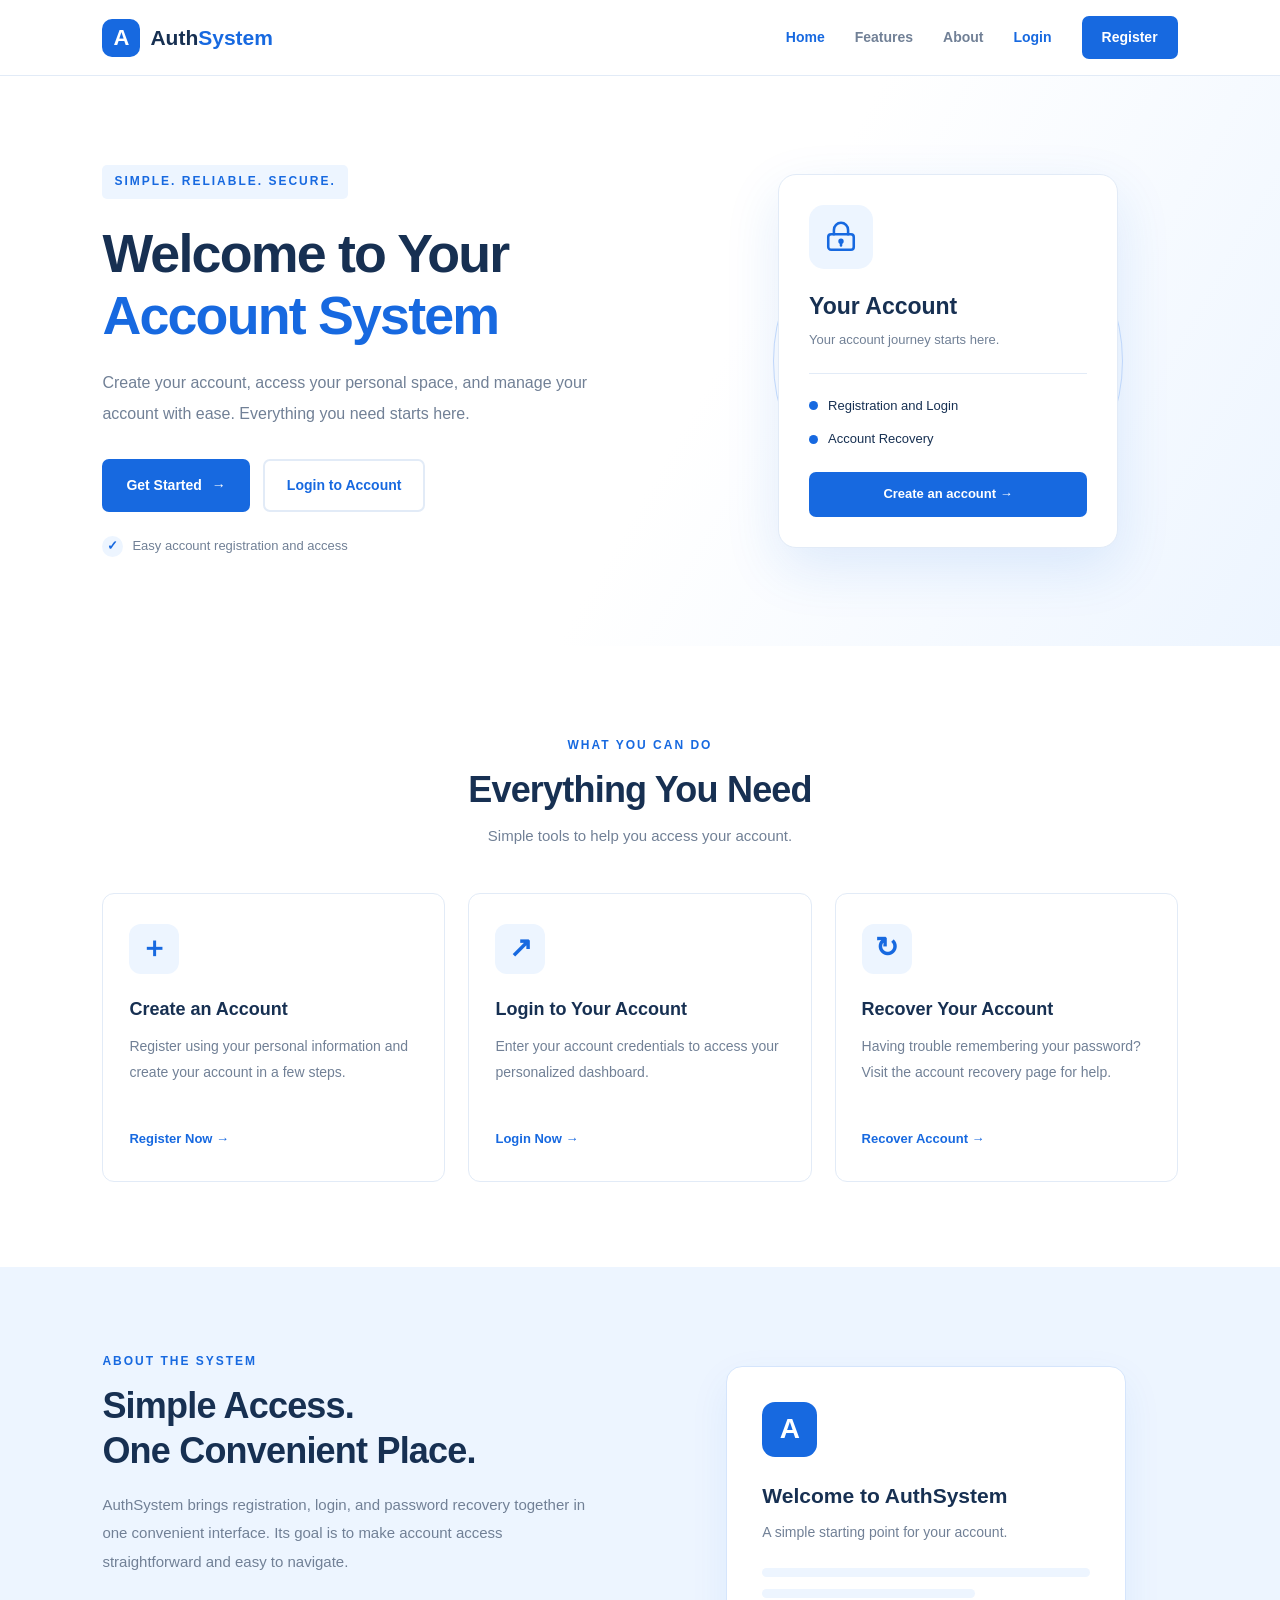
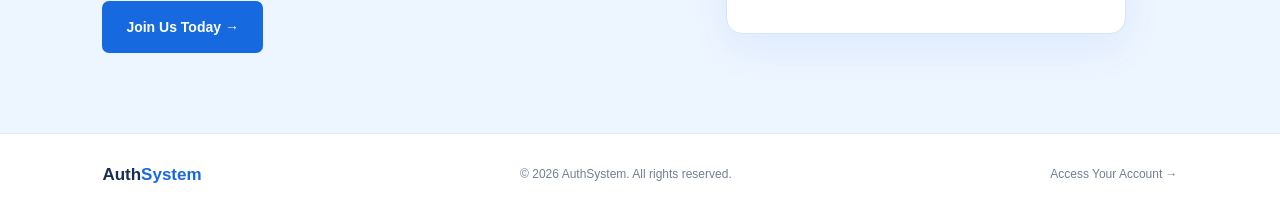
==== index.html @ ffff7c19 "Add files via upload" ====
<!DOCTYPE html>
<html lang="en">
<head>
    <meta charset="UTF-8">
    <meta name="viewport" content="width=device-width, initial-scale=1.0">
    <title>AuthSystem | Home</title>
    <link rel="stylesheet" href="index.css">
</head>
<body>

    <!-- Navigation Bar -->
    <header class="navbar">
        <a href="index.html" class="logo">
            <span class="logo-icon">A</span>
            <span>Auth<span class="logo-blue">System</span></span>
        </a>

        <button class="menu-toggle" id="menuToggle"
                aria-label="Open navigation menu"
                aria-expanded="false">
            ☰
        </button>

        <nav class="nav-links" id="navLinks">
            <a href="index.html" class="active">Home</a>
            <a href="#features">Features</a>
            <a href="#about">About</a>
            <a href="login.html" class="nav-login">Login</a>
            <a href="form.html" class="nav-register">Register</a>
        </nav>
    </header>

    <!-- Hero Section -->
    <main>
        <section class="hero">
            <div class="hero-content">
                <span class="hero-label">SIMPLE. RELIABLE. SECURE.</span>

                <h1>
                    Welcome to Your
                    <span>Account System</span>
                </h1>

                <p class="hero-description">
                    Create your account, access your personal space,
                    and manage your account with ease. Everything you
                    need starts here.
                </p>

                <div class="hero-buttons">
                    <a href="form.html" class="btn btn-primary">
                        Get Started <span>→</span>
                    </a>

                    <a href="login.html" class="btn btn-secondary">
                        Login to Account
                    </a>
                </div>

                <div class="hero-note">
                    <span class="check-icon">✓</span>
                    Easy account registration and access
                </div>
            </div>

            <!-- Welcome Illustration -->
            <div class="hero-visual">
                <div class="circle circle-one"></div>
                <div class="circle circle-two"></div>

                <div class="welcome-card">
                    <div class="welcome-icon">
                        <svg viewBox="0 0 24 24" fill="none"
                             stroke="currentColor" stroke-width="1.8"
                             stroke-linecap="round" stroke-linejoin="round">
                            <rect x="3" y="10" width="18" height="11"
                                  rx="2"/>
                            <path d="M7 10V7a5 5 0 0 1 10 0v3"/>
                            <circle cx="12" cy="15" r="1"/>
                            <path d="M12 16v2"/>
                        </svg>
                    </div>

                    <h2>Your Account</h2>
                    <p>Your account journey starts here.</p>

                    <div class="welcome-divider"></div>

                    <div class="welcome-row">
                        <span class="status-dot"></span>
                        <span>Registration and Login</span>
                    </div>

                    <div class="welcome-row">
                        <span class="status-dot"></span>
                        <span>Account Recovery</span>
                    </div>

                    <a href="form.html" class="card-link">
                        Create an account →
                    </a>
                </div>
            </div>
        </section>

        <!-- Features Section -->
        <section class="features-section" id="features">
            <div class="section-heading">
                <span class="section-label">WHAT YOU CAN DO</span>
                <h2>Everything You Need</h2>
                <p>Simple tools to help you access your account.</p>
            </div>

            <div class="features-grid">
                <article class="feature-card">
                    <div class="feature-icon">＋</div>
                    <h3>Create an Account</h3>
                    <p>
                        Register using your personal information
                        and create your account in a few steps.
                    </p>
                    <a href="form.html">Register Now →</a>
                </article>

                <article class="feature-card">
                    <div class="feature-icon">↗</div>
                    <h3>Login to Your Account</h3>
                    <p>
                        Enter your account credentials to access
                        your personalized dashboard.
                    </p>
                    <a href="login.html">Login Now →</a>
                </article>

                <article class="feature-card">
                    <div class="feature-icon">↻</div>
                    <h3>Recover Your Account</h3>
                    <p>
                        Having trouble remembering your password?
                        Visit the account recovery page for help.
                    </p>
                    <a href="forgot.html">Recover Account →</a>
                </article>
            </div>
        </section>

        <!-- About Section -->
        <section class="about-section" id="about">
            <div class="about-content">
                <span class="section-label">ABOUT THE SYSTEM</span>
                <h2>Simple Access.<br>One Convenient Place.</h2>
                <p>
                    AuthSystem brings registration, login, and
                    password recovery together in one convenient
                    interface. Its goal is to make account access
                    straightforward and easy to navigate.
                </p>
                <a href="form.html" class="btn btn-primary">
                    Join Us Today →
                </a>
            </div>

            <div class="about-panel">
                <div class="about-panel-icon">A</div>
                <h3>Welcome to AuthSystem</h3>
                <p>A simple starting point for your account.</p>
                <div class="panel-line"></div>
                <div class="panel-line short"></div>
            </div>
        </section>
    </main>

    <!-- Footer -->
    <footer class="footer">
        <a href="index.html" class="footer-logo">
            Auth<span>System</span>
        </a>

        <p>© <span id="currentYear"></span> AuthSystem.
            All rights reserved.</p>

        <a href="login.html">Access Your Account →</a>
    </footer>

    <script src="index.js"></script>
</body>
</html>
---- index.css ----
/* =========================
   GENERAL STYLES
========================= */

:root {
    --blue: #1769e0;
    --blue-dark: #1052b8;
    --blue-light: #edf5ff;
    --white: #ffffff;
    --text: #173052;
    --muted: #718096;
    --border: #e2ebf7;
}

* {
    margin: 0;
    padding: 0;
    box-sizing: border-box;
}

html {
    scroll-behavior: smooth;
    scroll-padding-top: 90px;
}

body {
    font-family: Arial, Helvetica, sans-serif;
    background: var(--white);
    color: var(--text);
    line-height: 1.6;
}

a {
    text-decoration: none;
    color: inherit;
}

button {
    font: inherit;
}

section {
    scroll-margin-top: 80px;
}

/* =========================
   NAVIGATION BAR
========================= */

.navbar {
    width: 100%;
    min-height: 76px;
    padding: 15px 8%;
    display: flex;
    justify-content: space-between;
    align-items: center;
    background: var(--white);
    border-bottom: 1px solid var(--border);
    position: sticky;
    top: 0;
    z-index: 100;
}

.logo {
    display: flex;
    align-items: center;
    gap: 10px;
    font-size: 21px;
    font-weight: 800;
    color: var(--text);
}

.logo-icon {
    width: 38px;
    height: 38px;
    display: grid;
    place-items: center;
    color: var(--white);
    background: var(--blue);
    border-radius: 10px;
    font-size: 22px;
}

.logo-blue,
.footer-logo span {
    color: var(--blue);
}

.nav-links {
    display: flex;
    align-items: center;
    gap: 30px;
}

.nav-links a {
    color: var(--muted);
    font-size: 14px;
    font-weight: 600;
    transition: color 0.2s;
}

.nav-links a:hover,
.nav-links a.active {
    color: var(--blue);
}

.nav-links .nav-login {
    color: var(--blue);
}

.nav-links .nav-register {
    padding: 10px 20px;
    background: var(--blue);
    color: var(--white);
    border-radius: 7px;
    transition: background 0.2s, transform 0.2s;
}

.nav-links .nav-register:hover {
    background: var(--blue-dark);
    color: var(--white);
    transform: translateY(-2px);
}

.menu-toggle {
    display: none;
    border: none;
    background: var(--blue-light);
    color: var(--blue);
    border-radius: 7px;
    padding: 7px 12px;
    font-size: 23px;
    cursor: pointer;
}

/* =========================
   HERO SECTION
========================= */

.hero {
    min-height: 570px;
    padding: 75px 8%;
    display: grid;
    grid-template-columns: 1.1fr 0.9fr;
    align-items: center;
    gap: 55px;
    overflow: hidden;
    background: linear-gradient(
        120deg,
        var(--white) 55%,
        var(--blue-light) 100%
    );
}

.hero-content {
    max-width: 600px;
}

.hero-label,
.section-label {
    display: inline-block;
    color: var(--blue);
    font-size: 12px;
    font-weight: 800;
    letter-spacing: 2px;
}

.hero-label {
    padding: 7px 12px;
    background: var(--blue-light);
    border-radius: 5px;
}

.hero h1 {
    margin-top: 23px;
    font-size: clamp(36px, 4.2vw, 55px);
    line-height: 1.16;
    letter-spacing: -1.8px;
    font-weight: 800;
}

.hero h1 span {
    display: block;
    color: var(--blue);
}

.hero-description {
    max-width: 490px;
    margin-top: 22px;
    color: var(--muted);
    font-size: 16px;
    line-height: 1.9;
}

.hero-buttons {
    display: flex;
    flex-wrap: wrap;
    gap: 13px;
    margin-top: 30px;
}

.btn {
    display: inline-flex;
    align-items: center;
    justify-content: center;
    gap: 10px;
    padding: 13px 22px;
    border: 2px solid transparent;
    border-radius: 7px;
    font-size: 14px;
    font-weight: 700;
    transition: 0.2s ease;
}

.btn-primary {
    color: var(--white);
    background: var(--blue);
}

.btn-primary:hover {
    background: var(--blue-dark);
    transform: translateY(-2px);
}

.btn-secondary {
    color: var(--blue);
    border-color: var(--border);
    background: var(--white);
}

.btn-secondary:hover {
    border-color: var(--blue);
    transform: translateY(-2px);
}

.hero-note {
    margin-top: 24px;
    display: flex;
    align-items: center;
    gap: 9px;
    color: var(--muted);
    font-size: 13px;
}

.check-icon {
    display: grid;
    place-items: center;
    width: 21px;
    height: 21px;
    border-radius: 50%;
    color: var(--blue);
    background: var(--blue-light);
    font-weight: 800;
}

/* =========================
   HERO WELCOME CARD
========================= */

.hero-visual {
    position: relative;
    display: grid;
    place-items: center;
    min-height: 390px;
}

.circle {
    position: absolute;
    border-radius: 50%;
    border: 1px solid #c9defd;
}

.circle-one {
    width: 350px;
    height: 350px;
}

.circle-two {
    width: 275px;
    height: 275px;
    background: #f7faff;
}

.welcome-card {
    position: relative;
    z-index: 1;
    width: min(100%, 340px);
    padding: 30px;
    background: var(--white);
    border: 1px solid var(--border);
    border-radius: 18px;
    box-shadow: 0 20px 55px rgba(23, 105, 224, 0.12);
}

.welcome-icon {
    width: 64px;
    height: 64px;
    display: grid;
    place-items: center;
    margin-bottom: 19px;
    border-radius: 15px;
    color: var(--blue);
    background: var(--blue-light);
}

.welcome-icon svg {
    width: 34px;
    height: 34px;
}

.welcome-card h2 {
    font-size: 23px;
    margin-bottom: 5px;
}

.welcome-card > p {
    font-size: 13px;
    color: var(--muted);
}

.welcome-divider {
    height: 1px;
    margin: 22px 0;
    background: var(--border);
}

.welcome-row {
    display: flex;
    align-items: center;
    gap: 10px;
    margin-bottom: 13px;
    color: var(--text);
    font-size: 13px;
}

.status-dot {
    width: 9px;
    height: 9px;
    flex-shrink: 0;
    background: var(--blue);
    border-radius: 50%;
}

.card-link {
    display: block;
    margin-top: 22px;
    padding: 12px;
    text-align: center;
    background: var(--blue);
    color: var(--white);
    border-radius: 7px;
    font-size: 13px;
    font-weight: 700;
    transition: background 0.2s;
}

.card-link:hover {
    background: var(--blue-dark);
}

/* =========================
   FEATURES SECTION
========================= */

.features-section {
    padding: 85px 8%;
    background: var(--white);
}

.section-heading {
    text-align: center;
    margin-bottom: 45px;
}

.section-heading h2,
.about-content h2 {
    margin-top: 10px;
    font-size: clamp(28px, 3vw, 36px);
    line-height: 1.25;
    letter-spacing: -0.8px;
}

.section-heading > p {
    margin-top: 12px;
    color: var(--muted);
    font-size: 15px;
}

.features-grid {
    display: grid;
    grid-template-columns: repeat(3, minmax(0, 1fr));
    gap: 23px;
}

.feature-card {
    padding: 30px 26px;
    border: 1px solid var(--border);
    border-radius: 12px;
    background: var(--white);
    transition: transform 0.25s, box-shadow 0.25s;
}

.feature-card:hover {
    transform: translateY(-6px);
    box-shadow: 0 15px 35px rgba(23, 105, 224, 0.09);
}

.feature-icon {
    width: 50px;
    height: 50px;
    display: grid;
    place-items: center;
    border-radius: 12px;
    background: var(--blue-light);
    color: var(--blue);
    font-size: 28px;
    font-weight: 600;
}

.feature-card h3 {
    margin-top: 21px;
    font-size: 18px;
}

.feature-card p {
    min-height: 78px;
    margin-top: 11px;
    color: var(--muted);
    font-size: 14px;
    line-height: 1.8;
}

.feature-card a {
    display: inline-block;
    margin-top: 17px;
    color: var(--blue);
    font-size: 13px;
    font-weight: 700;
}

.feature-card a:hover {
    color: var(--blue-dark);
}

/* =========================
   ABOUT SECTION
========================= */

.about-section {
    padding: 80px 8%;
    display: grid;
    grid-template-columns: 1fr 1fr;
    align-items: center;
    gap: 70px;
    background: var(--blue-light);
}

.about-content h2 {
    margin-bottom: 18px;
}

.about-content > p {
    max-width: 490px;
    margin-bottom: 25px;
    color: var(--muted);
    font-size: 15px;
    line-height: 1.9;
}

.about-panel {
    max-width: 400px;
    width: 100%;
    justify-self: center;
    padding: 35px;
    border: 1px solid #d5e5fc;
    border-radius: 16px;
    background: var(--white);
    box-shadow: 0 15px 40px rgba(23, 105, 224, 0.07);
}

.about-panel-icon {
    width: 55px;
    height: 55px;
    display: grid;
    place-items: center;
    margin-bottom: 22px;
    border-radius: 13px;
    background: var(--blue);
    color: var(--white);
    font-size: 28px;
    font-weight: 800;
}

.about-panel h3 {
    font-size: 21px;
}

.about-panel p {
    margin-top: 8px;
    color: var(--muted);
    font-size: 14px;
}

.panel-line {
    height: 9px;
    width: 100%;
    margin-top: 25px;
    background: var(--blue-light);
    border-radius: 10px;
}

.panel-line.short {
    width: 65%;
    margin-top: 12px;
}

/* =========================
   FOOTER
========================= */

.footer {
    padding: 27px 8%;
    display: flex;
    justify-content: space-between;
    align-items: center;
    flex-wrap: wrap;
    gap: 15px;
    background: var(--white);
    border-top: 1px solid var(--border);
}

.footer-logo {
    font-size: 17px;
    font-weight: 800;
}

.footer p,
.footer > a:last-child {
    color: var(--muted);
    font-size: 12px;
}

.footer > a:last-child:hover {
    color: var(--blue);
}

/* =========================
   TABLET AND MOBILE
========================= */

@media (max-width: 900px) {
    .navbar {
        padding: 14px 5%;
    }

    .nav-links {
        gap: 18px;
    }

    .hero {
        padding: 60px 5%;
        gap: 25px;
    }

    .hero h1 {
        font-size: 40px;
    }

    .features-section,
    .about-section {
        padding: 65px 5%;
    }

    .features-grid {
        gap: 15px;
    }

    .feature-card {
        padding: 24px 19px;
    }

    .about-section {
        gap: 35px;
    }
}

@media (max-width: 680px) {
    .navbar {
        min-height: 68px;
        padding: 12px 5%;
        flex-wrap: wrap;
    }

    .menu-toggle {
        display: block;
    }

    .nav-links {
        display: none;
        width: 100%;
        flex-direction: column;
        align-items: stretch;
        gap: 0;
        padding: 12px 0 5px;
    }

    .nav-links.open {
        display: flex;
    }

    .nav-links a {
        padding: 12px;
    }

    .nav-links .nav-register {
        text-align: center;
        margin-top: 5px;
    }

    .hero {
        grid-template-columns: 1fr;
        padding: 55px 6% 45px;
        text-align: center;
        gap: 30px;
    }

    .hero-content {
        margin: 0 auto;
    }

    .hero h1 {
        font-size: clamp(34px, 9vw, 44px);
        letter-spacing: -1px;
    }

    .hero-description {
        margin-left: auto;
        margin-right: auto;
        font-size: 14px;
    }

    .hero-buttons {
        justify-content: center;
    }

    .hero-note {
        justify-content: center;
    }

    .hero-visual {
        min-height: 370px;
    }

    .circle-one {
        width: 310px;
        height: 310px;
    }

    .circle-two {
        width: 250px;
        height: 250px;
    }

    .welcome-card {
        padding: 25px;
        text-align: left;
    }

    .features-section {
        padding: 60px 6%;
    }

    .section-heading {
        margin-bottom: 30px;
    }

    .features-grid {
        grid-template-columns: 1fr;
        gap: 16px;
    }

    .feature-card {
        padding: 25px;
    }

    .feature-card p {
        min-height: auto;
    }

    .about-section {
        grid-template-columns: 1fr;
        padding: 60px 6%;
        gap: 35px;
    }

    .about-content {
        text-align: center;
    }

    .about-content > p {
        margin-left: auto;
        margin-right: auto;
    }

    .footer {
        flex-direction: column;
        text-align: center;
        padding: 25px 6%;
        gap: 10px;
    }
}

@media (prefers-reduced-motion: reduce) {
    html {
        scroll-behavior: auto;
    }

    *,
    *::before,
    *::after {
        transition: none !important;
    }
}
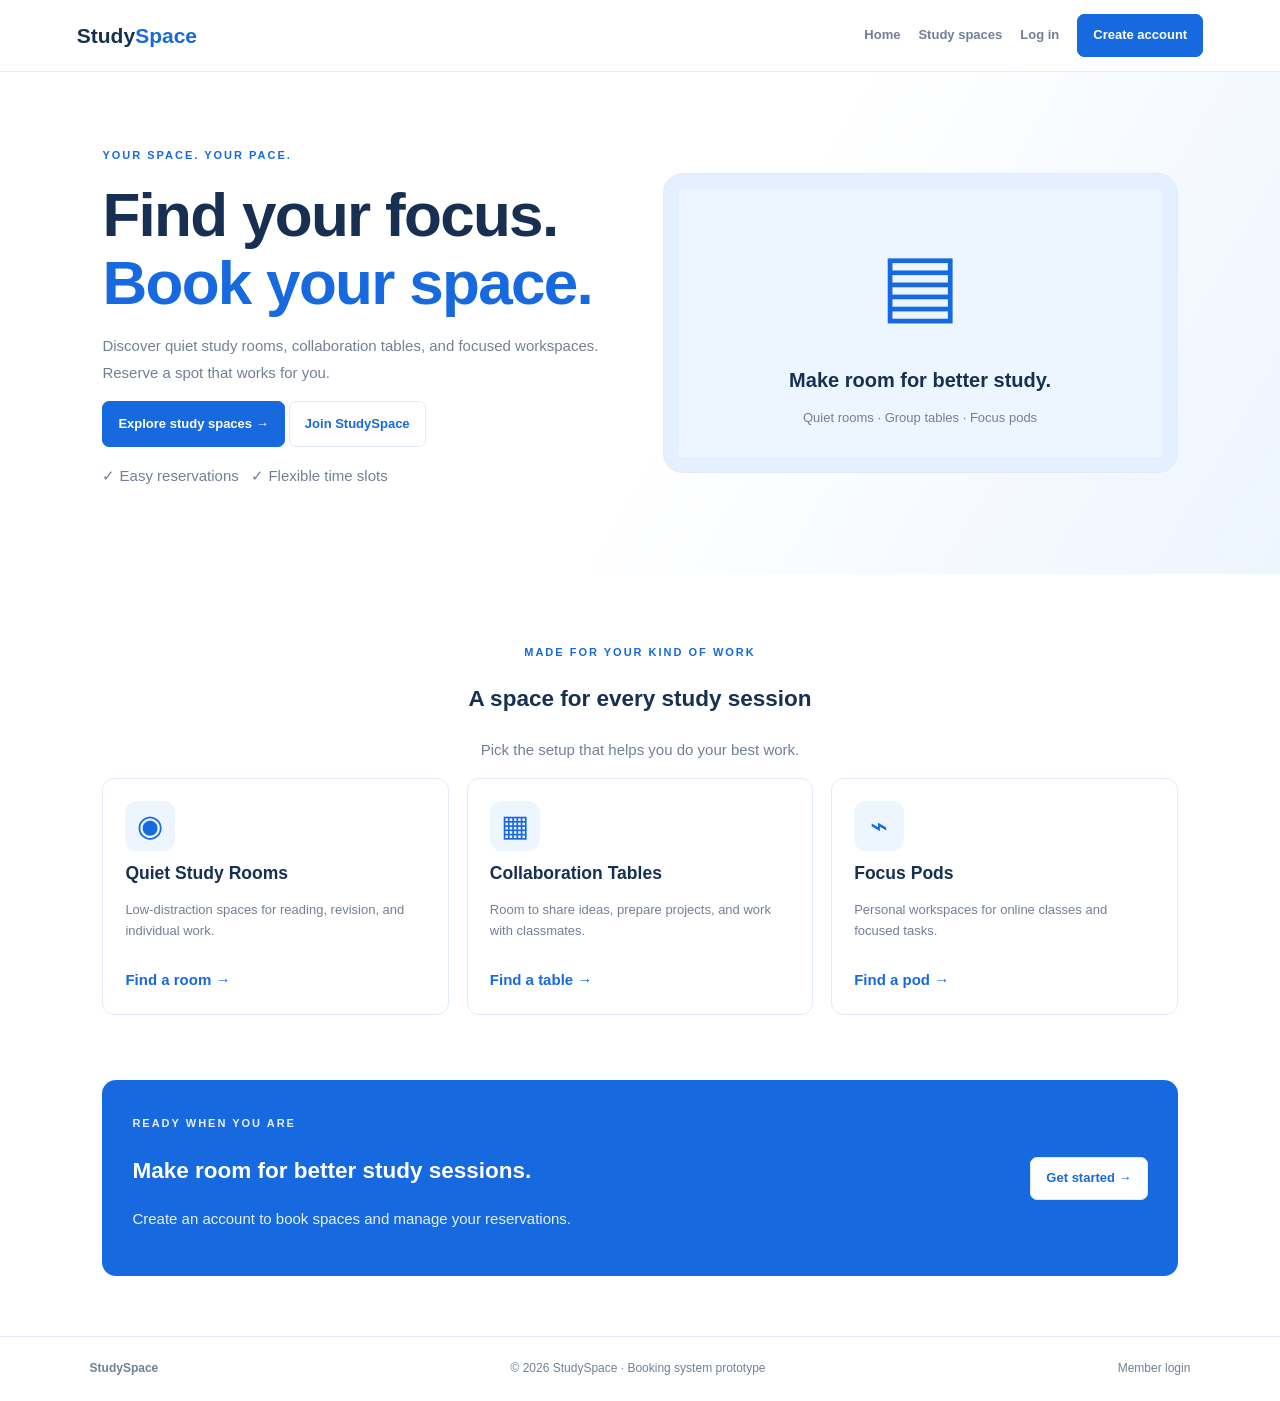
==== commit d2df30af: "Add files via upload" ====
--- a/index.html
+++ b/index.html
@@ -1,188 +1,44 @@
-
-<!DOCTYPE html>
-<html lang="en">
-<head>
-    <meta charset="UTF-8">
-    <meta name="viewport" content="width=device-width, initial-scale=1.0">
-    <title>AuthSystem | Home</title>
+<!doctype html>
+  <html lang="en">
+  <head><meta charset="utf-8">
+    <meta name="viewport" content="width=device-width,initial-scale=1">
+    <title>StudySpace | Book your focus</title>
+    <link rel="stylesheet" href="study.css">
     <link rel="stylesheet" href="index.css">
-</head>
-<body>
-
-    <!-- Navigation Bar -->
-    <header class="navbar">
-        <a href="index.html" class="logo">
-            <span class="logo-icon">A</span>
-            <span>Auth<span class="logo-blue">System</span></span>
-        </a>
-
-        <button class="menu-toggle" id="menuToggle"
-                aria-label="Open navigation menu"
-                aria-expanded="false">
-            ☰
-        </button>
-
-        <nav class="nav-links" id="navLinks">
-            <a href="index.html" class="active">Home</a>
-            <a href="#features">Features</a>
-            <a href="#about">About</a>
-            <a href="login.html" class="nav-login">Login</a>
-            <a href="form.html" class="nav-register">Register</a>
-        </nav>
+  
+  </head>
+  <body>
+    <header class="top">
+      <a class="brand" href="index.html">Study<b>Space</b></a>
+      <button class="mobile btn" id="menu">☰</button>
+      <nav id="nav"><a href="index.html">Home</a>
+        <a href="#spaces">Study spaces</a><a href="login.html" id="loginLink">Log in</a>
+        <a class="btn primary" href="form.html" id="registerLink">Create account</a></nav>
+      
     </header>
-
-    <!-- Hero Section -->
+    
     <main>
-        <section class="hero">
-            <div class="hero-content">
-                <span class="hero-label">SIMPLE. RELIABLE. SECURE.</span>
-
-                <h1>
-                    Welcome to Your
-                    <span>Account System</span>
-                </h1>
-
-                <p class="hero-description">
-                    Create your account, access your personal space,
-                    and manage your account with ease. Everything you
-                    need starts here.
-                </p>
-
-                <div class="hero-buttons">
-                    <a href="form.html" class="btn btn-primary">
-                        Get Started <span>→</span>
-                    </a>
-
-                    <a href="login.html" class="btn btn-secondary">
-                        Login to Account
-                    </a>
-                </div>
-
-                <div class="hero-note">
-                    <span class="check-icon">✓</span>
-                    Easy account registration and access
-                </div>
-            </div>
-
-            <!-- Welcome Illustration -->
-            <div class="hero-visual">
-                <div class="circle circle-one"></div>
-                <div class="circle circle-two"></div>
-
-                <div class="welcome-card">
-                    <div class="welcome-icon">
-                        <svg viewBox="0 0 24 24" fill="none"
-                             stroke="currentColor" stroke-width="1.8"
-                             stroke-linecap="round" stroke-linejoin="round">
-                            <rect x="3" y="10" width="18" height="11"
-                                  rx="2"/>
-                            <path d="M7 10V7a5 5 0 0 1 10 0v3"/>
-                            <circle cx="12" cy="15" r="1"/>
-                            <path d="M12 16v2"/>
-                        </svg>
-                    </div>
-
-                    <h2>Your Account</h2>
-                    <p>Your account journey starts here.</p>
-
-                    <div class="welcome-divider"></div>
-
-                    <div class="welcome-row">
-                        <span class="status-dot"></span>
-                        <span>Registration and Login</span>
-                    </div>
-
-                    <div class="welcome-row">
-                        <span class="status-dot"></span>
-                        <span>Account Recovery</span>
-                    </div>
-
-                    <a href="form.html" class="card-link">
-                        Create an account →
-                    </a>
-                </div>
-            </div>
-        </section>
-
-        <!-- Features Section -->
-        <section class="features-section" id="features">
-            <div class="section-heading">
-                <span class="section-label">WHAT YOU CAN DO</span>
-                <h2>Everything You Need</h2>
-                <p>Simple tools to help you access your account.</p>
-            </div>
-
-            <div class="features-grid">
-                <article class="feature-card">
-                    <div class="feature-icon">＋</div>
-                    <h3>Create an Account</h3>
-                    <p>
-                        Register using your personal information
-                        and create your account in a few steps.
-                    </p>
-                    <a href="form.html">Register Now →</a>
-                </article>
-
-                <article class="feature-card">
-                    <div class="feature-icon">↗</div>
-                    <h3>Login to Your Account</h3>
-                    <p>
-                        Enter your account credentials to access
-                        your personalized dashboard.
-                    </p>
-                    <a href="login.html">Login Now →</a>
-                </article>
-
-                <article class="feature-card">
-                    <div class="feature-icon">↻</div>
-                    <h3>Recover Your Account</h3>
-                    <p>
-                        Having trouble remembering your password?
-                        Visit the account recovery page for help.
-                    </p>
-                    <a href="forgot.html">Recover Account →</a>
-                </article>
-            </div>
-        </section>
-
-        <!-- About Section -->
-        <section class="about-section" id="about">
-            <div class="about-content">
-                <span class="section-label">ABOUT THE SYSTEM</span>
-                <h2>Simple Access.<br>One Convenient Place.</h2>
-                <p>
-                    AuthSystem brings registration, login, and
-                    password recovery together in one convenient
-                    interface. Its goal is to make account access
-                    straightforward and easy to navigate.
-                </p>
-                <a href="form.html" class="btn btn-primary">
-                    Join Us Today →
-                </a>
-            </div>
-
-            <div class="about-panel">
-                <div class="about-panel-icon">A</div>
-                <h3>Welcome to AuthSystem</h3>
-                <p>A simple starting point for your account.</p>
-                <div class="panel-line"></div>
-                <div class="panel-line short"></div>
-            </div>
-        </section>
-    </main>
-
-    <!-- Footer -->
-    <footer class="footer">
-        <a href="index.html" class="footer-logo">
-            Auth<span>System</span>
-        </a>
-
-        <p>© <span id="currentYear"></span> AuthSystem.
-            All rights reserved.</p>
-
-        <a href="login.html">Access Your Account →</a>
-    </footer>
-
-    <script src="index.js"></script>
-</body>
-</html>
+      <section class="hero"><div><span class="eyebrow">YOUR SPACE. YOUR PACE.</span>
+        <h1>Find your focus.<br><span class="blue">Book your space.</span></h1>
+        <p>Discover quiet study rooms, collaboration tables, and focused workspaces. Reserve a spot that works for you.</p><p>
+          <a class="btn primary" id="explore" href="login.html">Explore study spaces →</a> <a class="btn" href="form.html">Join StudySpace</a></p>
+        <p>✓ Easy reservations &nbsp; ✓ Flexible time slots</p></div>
+        <div class="hero-art">▤<div style="font-size:20px;font-weight:bold;color:#173052">Make room for better study.</div>
+          <div style="font-size:13px;color:#718096">Quiet rooms · Group tables · Focus pods</div></div></section>
+      <section class="section" id="spaces"><div class="center"><span class="eyebrow">MADE FOR YOUR KIND OF WORK</span>
+        <h2>A space for every study session</h2><p class="muted">Pick the setup that helps you do your best work.</p></div>
+        <div class="cards"><article class="card"><div class="symbol">◉</div>
+          <h3>Quiet Study Rooms</h3><p>Low-distraction spaces for reading, revision, and individual work.</p>
+          <a class="blue protected" href="login.html">Find a room →</a></article><article class="card"><div class="symbol">▦</div>
+            <h3>Collaboration Tables</h3><p>Room to share ideas, prepare projects, and work with classmates.</p>
+            <a class="blue protected" href="login.html">Find a table →</a></article>
+          <article class="card"><div class="symbol">⌁</div>
+            <h3>Focus Pods</h3><p>Personal workspaces for online classes and focused tasks.</p>
+            <a class="blue protected" href="login.html">Find a pod →</a></article></div></section>
+      <section class="cta"><div><span class="eyebrow" style="color:#e7f0ff">READY WHEN YOU ARE</span>
+        <h2>Make room for better study sessions.</h2><p>Create an account to book spaces and manage your reservations.</p></div>
+        <a class="btn white" href="form.html">Get started →</a></section></main>
+    <footer class="foot"><b>StudySpace</b><span>© <span id="year"></span> StudySpace · Booking system prototype</span><a href="login.html">Member login</a></footer>
+    
+    <script src="index.js"></script></body>
+  </html>
--- a/study.css
+++ b/study.css
@@ -0,0 +1 @@
+:root{--b:#1769e0;--bd:#1052b8;--p:#edf5ff;--t:#173052;--m:#718096;--line:#e1eaf7}*{box-sizing:border-box}body{margin:0;font:15px Arial,sans-serif;color:var(--t);line-height:1.6}a{text-decoration:none;color:inherit}button,input,select{font:inherit}.top{padding:14px 6%;border-bottom:1px solid var(--line);display:flex;justify-content:space-between;align-items:center;gap:18px;position:sticky;top:0;background:#fff;z-index:5}.brand{font-size:21px;font-weight:800}.brand b{color:var(--b)}nav{display:flex;align-items:center;gap:18px}nav a{font-size:13px;font-weight:bold;color:var(--m)}nav a:hover{color:var(--b)}.btn{display:inline-block;border:1px solid var(--line);border-radius:7px;padding:10px 15px;background:#fff;color:var(--b);font-weight:bold;font-size:13px;cursor:pointer}.primary{background:var(--b);color:#fff;border-color:var(--b)}.primary:hover{background:var(--bd)}.wrap{max-width:1150px;margin:auto;padding:34px 24px 60px}.eyebrow{color:var(--b);font-size:11px;letter-spacing:2px;font-weight:bold}.hero{display:grid;grid-template-columns:1fr 1fr;gap:45px;align-items:center;padding:70px 8%;background:linear-gradient(120deg,#fff 55%,var(--p))}.hero h1{font-size:clamp(40px,5vw,62px);line-height:1.1;margin:15px 0}.blue{color:var(--b)}.hero p,.muted{color:var(--m);line-height:1.8}.hero-art{border-radius:20px;background:var(--p);padding:40px;text-align:center;color:var(--b);font-size:85px;border:1px solid var(--line)}.section{padding:65px 8%}.center{text-align:center}.cards{display:grid;grid-template-columns:repeat(3,minmax(0,1fr));gap:18px}.card,.panel,.stat{border:1px solid var(--line);border-radius:12px;background:white;padding:22px}.card h3{margin:8px 0}.card p{font-size:13px;color:var(--m);min-height:55px}.symbol{font-size:30px;color:var(--b);background:var(--p);display:grid;place-items:center;width:50px;height:50px;border-radius:12px}.cta{background:var(--b);color:#fff;margin:0 8% 60px;padding:30px;border-radius:14px;display:flex;justify-content:space-between;align-items:center;gap:20px}.cta p{color:#e7f0ff}.white{background:white;color:var(--b)}.foot{border-top:1px solid var(--line);padding:22px 7%;display:flex;justify-content:space-between;gap:15px;color:var(--m);font-size:12px}.pagehead{display:flex;justify-content:space-between;align-items:start;gap:18px;margin-bottom:24px}.pagehead h1{font-size:32px;line-height:1.2;margin:5px 0}.grid{display:grid;gap:18px}.stats{grid-template-columns:repeat(3,minmax(0,1fr));margin-bottom:22px}.stat{background:linear-gradient(135deg,#fff,#f4f8ff)}.stat span{font-size:12px;color:var(--m)}.stat strong{display:block;font-size:28px;color:var(--b)}.spaces{grid-template-columns:repeat(3,minmax(0,1fr))}.space{padding:0;overflow:hidden;display:flex;flex-direction:column}.space-icon{height:115px;background:var(--p);display:grid;place-items:center;color:var(--b);font-size:45px}.space-inner{padding:18px;display:flex;flex-direction:column;flex:1}.space-inner p{flex:1}.space-meta{font-size:12px;display:flex;justify-content:space-between;gap:8px;margin:8px 0 14px}.fieldgrid{display:grid;grid-template-columns:repeat(2,minmax(0,1fr));gap:14px}.field{display:grid;gap:5px}.field label{font-size:12px;font-weight:bold}.field input,.field select{width:100%;padding:11px;border:1px solid #d6e2f2;border-radius:7px;background:white;color:var(--t)}.actions{display:flex;gap:10px;flex-wrap:wrap;margin-top:17px}.notice{padding:12px;background:var(--p);color:#174f9d;border-radius:8px;font-size:13px;margin:14px 0}.notice.error{background:#fff0f0;color:#a22}.tablewrap{overflow:auto}table{width:100%;border-collapse:collapse;min-width:600px}th,td{text-align:left;padding:12px;border-bottom:1px solid var(--line);font-size:12px}th{background:#f7faff;color:var(--m)}.badge{display:inline-block;padding:4px 9px;background:var(--p);color:var(--b);border-radius:20px;font-size:11px;font-weight:bold}.empty{text-align:center;padding:28px;color:var(--m);border:1px dashed #cddcf0;border-radius:10px}.empty b{display:block;color:var(--t)}.toolbar{display:flex;gap:10px;flex-wrap:wrap;margin-bottom:18px}.toolbar input,.toolbar select{padding:10px;border:1px solid var(--line);border-radius:7px}.mobile{display:none}@media(max-width:780px){.hero{grid-template-columns:1fr;text-align:center;padding:50px 6%}.cards,.spaces{grid-template-columns:repeat(2,minmax(0,1fr))}.hero-art{font-size:65px}.section{padding:50px 6%}.cta{margin:0 6% 45px}.top{padding:12px 5%}nav{gap:10px}}@media(max-width:580px){.top{flex-wrap:wrap}.mobile{display:block}.top nav{display:none;width:100%;flex-direction:column;align-items:stretch}.top nav.open{display:flex}.top nav a{padding:8px}.cards,.spaces,.stats,.fieldgrid{grid-template-columns:1fr}.pagehead,.cta,.foot{flex-direction:column}.pagehead h1{font-size:27px}.hero h1{font-size:42px}.wrap{padding:26px 5%}.hero-art{padding:25px}.cta{padding:25px}}
--- a/index.css
+++ b/index.css
@@ -1,726 +1 @@
-
-/* =========================
-   GENERAL STYLES
-========================= */
-
-:root {
-    --blue: #1769e0;
-    --blue-dark: #1052b8;
-    --blue-light: #edf5ff;
-    --white: #ffffff;
-    --text: #173052;
-    --muted: #718096;
-    --border: #e2ebf7;
-}
-
-* {
-    margin: 0;
-    padding: 0;
-    box-sizing: border-box;
-}
-
-html {
-    scroll-behavior: smooth;
-    scroll-padding-top: 90px;
-}
-
-body {
-    font-family: Arial, Helvetica, sans-serif;
-    background: var(--white);
-    color: var(--text);
-    line-height: 1.6;
-}
-
-a {
-    text-decoration: none;
-    color: inherit;
-}
-
-button {
-    font: inherit;
-}
-
-section {
-    scroll-margin-top: 80px;
-}
-
-/* =========================
-   NAVIGATION BAR
-========================= */
-
-.navbar {
-    width: 100%;
-    min-height: 76px;
-    padding: 15px 8%;
-    display: flex;
-    justify-content: space-between;
-    align-items: center;
-    background: var(--white);
-    border-bottom: 1px solid var(--border);
-    position: sticky;
-    top: 0;
-    z-index: 100;
-}
-
-.logo {
-    display: flex;
-    align-items: center;
-    gap: 10px;
-    font-size: 21px;
-    font-weight: 800;
-    color: var(--text);
-}
-
-.logo-icon {
-    width: 38px;
-    height: 38px;
-    display: grid;
-    place-items: center;
-    color: var(--white);
-    background: var(--blue);
-    border-radius: 10px;
-    font-size: 22px;
-}
-
-.logo-blue,
-.footer-logo span {
-    color: var(--blue);
-}
-
-.nav-links {
-    display: flex;
-    align-items: center;
-    gap: 30px;
-}
-
-.nav-links a {
-    color: var(--muted);
-    font-size: 14px;
-    font-weight: 600;
-    transition: color 0.2s;
-}
-
-.nav-links a:hover,
-.nav-links a.active {
-    color: var(--blue);
-}
-
-.nav-links .nav-login {
-    color: var(--blue);
-}
-
-.nav-links .nav-register {
-    padding: 10px 20px;
-    background: var(--blue);
-    color: var(--white);
-    border-radius: 7px;
-    transition: background 0.2s, transform 0.2s;
-}
-
-.nav-links .nav-register:hover {
-    background: var(--blue-dark);
-    color: var(--white);
-    transform: translateY(-2px);
-}
-
-.menu-toggle {
-    display: none;
-    border: none;
-    background: var(--blue-light);
-    color: var(--blue);
-    border-radius: 7px;
-    padding: 7px 12px;
-    font-size: 23px;
-    cursor: pointer;
-}
-
-/* =========================
-   HERO SECTION
-========================= */
-
-.hero {
-    min-height: 570px;
-    padding: 75px 8%;
-    display: grid;
-    grid-template-columns: 1.1fr 0.9fr;
-    align-items: center;
-    gap: 55px;
-    overflow: hidden;
-    background: linear-gradient(
-        120deg,
-        var(--white) 55%,
-        var(--blue-light) 100%
-    );
-}
-
-.hero-content {
-    max-width: 600px;
-}
-
-.hero-label,
-.section-label {
-    display: inline-block;
-    color: var(--blue);
-    font-size: 12px;
-    font-weight: 800;
-    letter-spacing: 2px;
-}
-
-.hero-label {
-    padding: 7px 12px;
-    background: var(--blue-light);
-    border-radius: 5px;
-}
-
-.hero h1 {
-    margin-top: 23px;
-    font-size: clamp(36px, 4.2vw, 55px);
-    line-height: 1.16;
-    letter-spacing: -1.8px;
-    font-weight: 800;
-}
-
-.hero h1 span {
-    display: block;
-    color: var(--blue);
-}
-
-.hero-description {
-    max-width: 490px;
-    margin-top: 22px;
-    color: var(--muted);
-    font-size: 16px;
-    line-height: 1.9;
-}
-
-.hero-buttons {
-    display: flex;
-    flex-wrap: wrap;
-    gap: 13px;
-    margin-top: 30px;
-}
-
-.btn {
-    display: inline-flex;
-    align-items: center;
-    justify-content: center;
-    gap: 10px;
-    padding: 13px 22px;
-    border: 2px solid transparent;
-    border-radius: 7px;
-    font-size: 14px;
-    font-weight: 700;
-    transition: 0.2s ease;
-}
-
-.btn-primary {
-    color: var(--white);
-    background: var(--blue);
-}
-
-.btn-primary:hover {
-    background: var(--blue-dark);
-    transform: translateY(-2px);
-}
-
-.btn-secondary {
-    color: var(--blue);
-    border-color: var(--border);
-    background: var(--white);
-}
-
-.btn-secondary:hover {
-    border-color: var(--blue);
-    transform: translateY(-2px);
-}
-
-.hero-note {
-    margin-top: 24px;
-    display: flex;
-    align-items: center;
-    gap: 9px;
-    color: var(--muted);
-    font-size: 13px;
-}
-
-.check-icon {
-    display: grid;
-    place-items: center;
-    width: 21px;
-    height: 21px;
-    border-radius: 50%;
-    color: var(--blue);
-    background: var(--blue-light);
-    font-weight: 800;
-}
-
-/* =========================
-   HERO WELCOME CARD
-========================= */
-
-.hero-visual {
-    position: relative;
-    display: grid;
-    place-items: center;
-    min-height: 390px;
-}
-
-.circle {
-    position: absolute;
-    border-radius: 50%;
-    border: 1px solid #c9defd;
-}
-
-.circle-one {
-    width: 350px;
-    height: 350px;
-}
-
-.circle-two {
-    width: 275px;
-    height: 275px;
-    background: #f7faff;
-}
-
-.welcome-card {
-    position: relative;
-    z-index: 1;
-    width: min(100%, 340px);
-    padding: 30px;
-    background: var(--white);
-    border: 1px solid var(--border);
-    border-radius: 18px;
-    box-shadow: 0 20px 55px rgba(23, 105, 224, 0.12);
-}
-
-.welcome-icon {
-    width: 64px;
-    height: 64px;
-    display: grid;
-    place-items: center;
-    margin-bottom: 19px;
-    border-radius: 15px;
-    color: var(--blue);
-    background: var(--blue-light);
-}
-
-.welcome-icon svg {
-    width: 34px;
-    height: 34px;
-}
-
-.welcome-card h2 {
-    font-size: 23px;
-    margin-bottom: 5px;
-}
-
-.welcome-card > p {
-    font-size: 13px;
-    color: var(--muted);
-}
-
-.welcome-divider {
-    height: 1px;
-    margin: 22px 0;
-    background: var(--border);
-}
-
-.welcome-row {
-    display: flex;
-    align-items: center;
-    gap: 10px;
-    margin-bottom: 13px;
-    color: var(--text);
-    font-size: 13px;
-}
-
-.status-dot {
-    width: 9px;
-    height: 9px;
-    flex-shrink: 0;
-    background: var(--blue);
-    border-radius: 50%;
-}
-
-.card-link {
-    display: block;
-    margin-top: 22px;
-    padding: 12px;
-    text-align: center;
-    background: var(--blue);
-    color: var(--white);
-    border-radius: 7px;
-    font-size: 13px;
-    font-weight: 700;
-    transition: background 0.2s;
-}
-
-.card-link:hover {
-    background: var(--blue-dark);
-}
-
-/* =========================
-   FEATURES SECTION
-========================= */
-
-.features-section {
-    padding: 85px 8%;
-    background: var(--white);
-}
-
-.section-heading {
-    text-align: center;
-    margin-bottom: 45px;
-}
-
-.section-heading h2,
-.about-content h2 {
-    margin-top: 10px;
-    font-size: clamp(28px, 3vw, 36px);
-    line-height: 1.25;
-    letter-spacing: -0.8px;
-}
-
-.section-heading > p {
-    margin-top: 12px;
-    color: var(--muted);
-    font-size: 15px;
-}
-
-.features-grid {
-    display: grid;
-    grid-template-columns: repeat(3, minmax(0, 1fr));
-    gap: 23px;
-}
-
-.feature-card {
-    padding: 30px 26px;
-    border: 1px solid var(--border);
-    border-radius: 12px;
-    background: var(--white);
-    transition: transform 0.25s, box-shadow 0.25s;
-}
-
-.feature-card:hover {
-    transform: translateY(-6px);
-    box-shadow: 0 15px 35px rgba(23, 105, 224, 0.09);
-}
-
-.feature-icon {
-    width: 50px;
-    height: 50px;
-    display: grid;
-    place-items: center;
-    border-radius: 12px;
-    background: var(--blue-light);
-    color: var(--blue);
-    font-size: 28px;
-    font-weight: 600;
-}
-
-.feature-card h3 {
-    margin-top: 21px;
-    font-size: 18px;
-}
-
-.feature-card p {
-    min-height: 78px;
-    margin-top: 11px;
-    color: var(--muted);
-    font-size: 14px;
-    line-height: 1.8;
-}
-
-.feature-card a {
-    display: inline-block;
-    margin-top: 17px;
-    color: var(--blue);
-    font-size: 13px;
-    font-weight: 700;
-}
-
-.feature-card a:hover {
-    color: var(--blue-dark);
-}
-
-/* =========================
-   ABOUT SECTION
-========================= */
-
-.about-section {
-    padding: 80px 8%;
-    display: grid;
-    grid-template-columns: 1fr 1fr;
-    align-items: center;
-    gap: 70px;
-    background: var(--blue-light);
-}
-
-.about-content h2 {
-    margin-bottom: 18px;
-}
-
-.about-content > p {
-    max-width: 490px;
-    margin-bottom: 25px;
-    color: var(--muted);
-    font-size: 15px;
-    line-height: 1.9;
-}
-
-.about-panel {
-    max-width: 400px;
-    width: 100%;
-    justify-self: center;
-    padding: 35px;
-    border: 1px solid #d5e5fc;
-    border-radius: 16px;
-    background: var(--white);
-    box-shadow: 0 15px 40px rgba(23, 105, 224, 0.07);
-}
-
-.about-panel-icon {
-    width: 55px;
-    height: 55px;
-    display: grid;
-    place-items: center;
-    margin-bottom: 22px;
-    border-radius: 13px;
-    background: var(--blue);
-    color: var(--white);
-    font-size: 28px;
-    font-weight: 800;
-}
-
-.about-panel h3 {
-    font-size: 21px;
-}
-
-.about-panel p {
-    margin-top: 8px;
-    color: var(--muted);
-    font-size: 14px;
-}
-
-.panel-line {
-    height: 9px;
-    width: 100%;
-    margin-top: 25px;
-    background: var(--blue-light);
-    border-radius: 10px;
-}
-
-.panel-line.short {
-    width: 65%;
-    margin-top: 12px;
-}
-
-/* =========================
-   FOOTER
-========================= */
-
-.footer {
-    padding: 27px 8%;
-    display: flex;
-    justify-content: space-between;
-    align-items: center;
-    flex-wrap: wrap;
-    gap: 15px;
-    background: var(--white);
-    border-top: 1px solid var(--border);
-}
-
-.footer-logo {
-    font-size: 17px;
-    font-weight: 800;
-}
-
-.footer p,
-.footer > a:last-child {
-    color: var(--muted);
-    font-size: 12px;
-}
-
-.footer > a:last-child:hover {
-    color: var(--blue);
-}
-
-/* =========================
-   TABLET AND MOBILE
-========================= */
-
-@media (max-width: 900px) {
-    .navbar {
-        padding: 14px 5%;
-    }
-
-    .nav-links {
-        gap: 18px;
-    }
-
-    .hero {
-        padding: 60px 5%;
-        gap: 25px;
-    }
-
-    .hero h1 {
-        font-size: 40px;
-    }
-
-    .features-section,
-    .about-section {
-        padding: 65px 5%;
-    }
-
-    .features-grid {
-        gap: 15px;
-    }
-
-    .feature-card {
-        padding: 24px 19px;
-    }
-
-    .about-section {
-        gap: 35px;
-    }
-}
-
-@media (max-width: 680px) {
-    .navbar {
-        min-height: 68px;
-        padding: 12px 5%;
-        flex-wrap: wrap;
-    }
-
-    .menu-toggle {
-        display: block;
-    }
-
-    .nav-links {
-        display: none;
-        width: 100%;
-        flex-direction: column;
-        align-items: stretch;
-        gap: 0;
-        padding: 12px 0 5px;
-    }
-
-    .nav-links.open {
-        display: flex;
-    }
-
-    .nav-links a {
-        padding: 12px;
-    }
-
-    .nav-links .nav-register {
-        text-align: center;
-        margin-top: 5px;
-    }
-
-    .hero {
-        grid-template-columns: 1fr;
-        padding: 55px 6% 45px;
-        text-align: center;
-        gap: 30px;
-    }
-
-    .hero-content {
-        margin: 0 auto;
-    }
-
-    .hero h1 {
-        font-size: clamp(34px, 9vw, 44px);
-        letter-spacing: -1px;
-    }
-
-    .hero-description {
-        margin-left: auto;
-        margin-right: auto;
-        font-size: 14px;
-    }
-
-    .hero-buttons {
-        justify-content: center;
-    }
-
-    .hero-note {
-        justify-content: center;
-    }
-
-    .hero-visual {
-        min-height: 370px;
-    }
-
-    .circle-one {
-        width: 310px;
-        height: 310px;
-    }
-
-    .circle-two {
-        width: 250px;
-        height: 250px;
-    }
-
-    .welcome-card {
-        padding: 25px;
-        text-align: left;
-    }
-
-    .features-section {
-        padding: 60px 6%;
-    }
-
-    .section-heading {
-        margin-bottom: 30px;
-    }
-
-    .features-grid {
-        grid-template-columns: 1fr;
-        gap: 16px;
-    }
-
-    .feature-card {
-        padding: 25px;
-    }
-
-    .feature-card p {
-        min-height: auto;
-    }
-
-    .about-section {
-        grid-template-columns: 1fr;
-        padding: 60px 6%;
-        gap: 35px;
-    }
-
-    .about-content {
-        text-align: center;
-    }
-
-    .about-content > p {
-        margin-left: auto;
-        margin-right: auto;
-    }
-
-    .footer {
-        flex-direction: column;
-        text-align: center;
-        padding: 25px 6%;
-        gap: 10px;
-    }
-}
-
-@media (prefers-reduced-motion: reduce) {
-    html {
-        scroll-behavior: auto;
-    }
-
-    *,
-    *::before,
-    *::after {
-        transition: none !important;
-    }
-}
-
-
+.hero h1{letter-spacing:-1.7px}.hero-art{min-height:300px;display:flex;flex-direction:column;align-items:center;justify-content:center;gap:12px;box-shadow:inset 0 0 0 15px #e4efff}.protected{font-weight:bold}.protected:hover{color:#1052b8}
